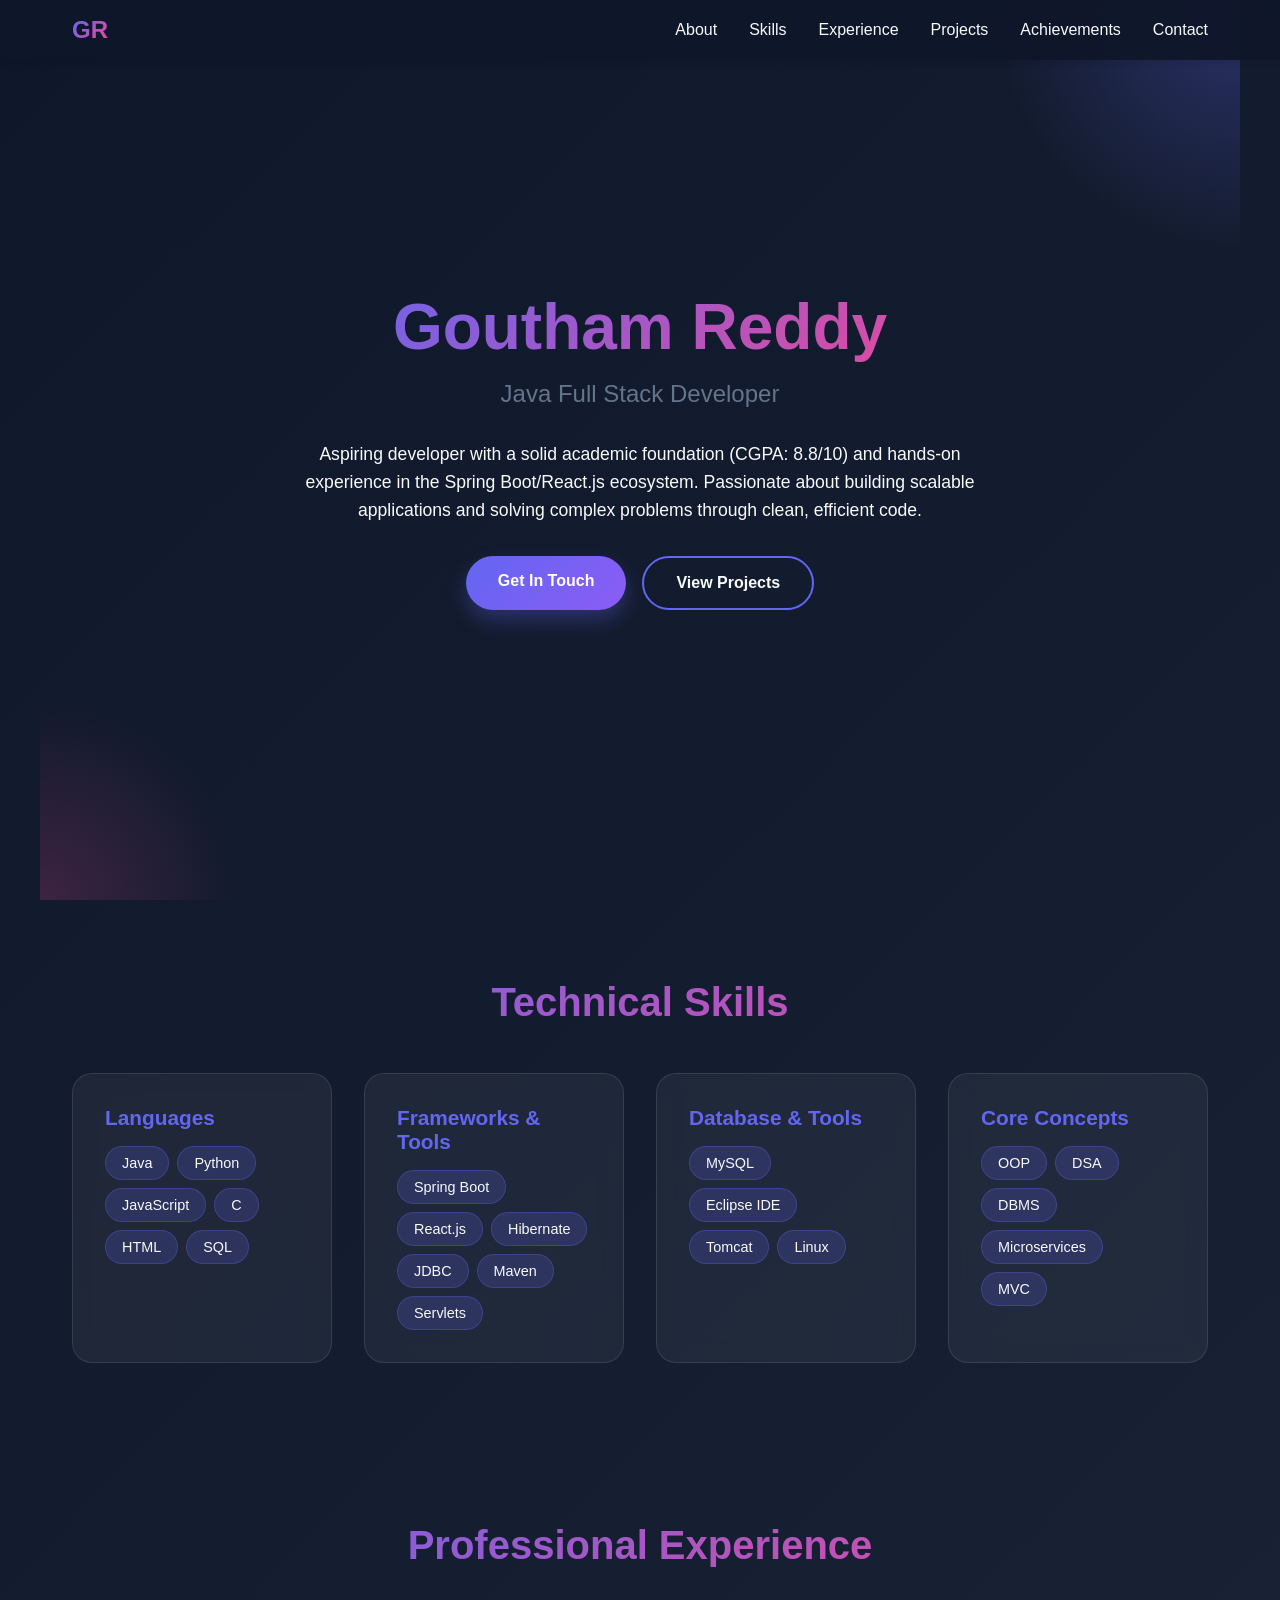
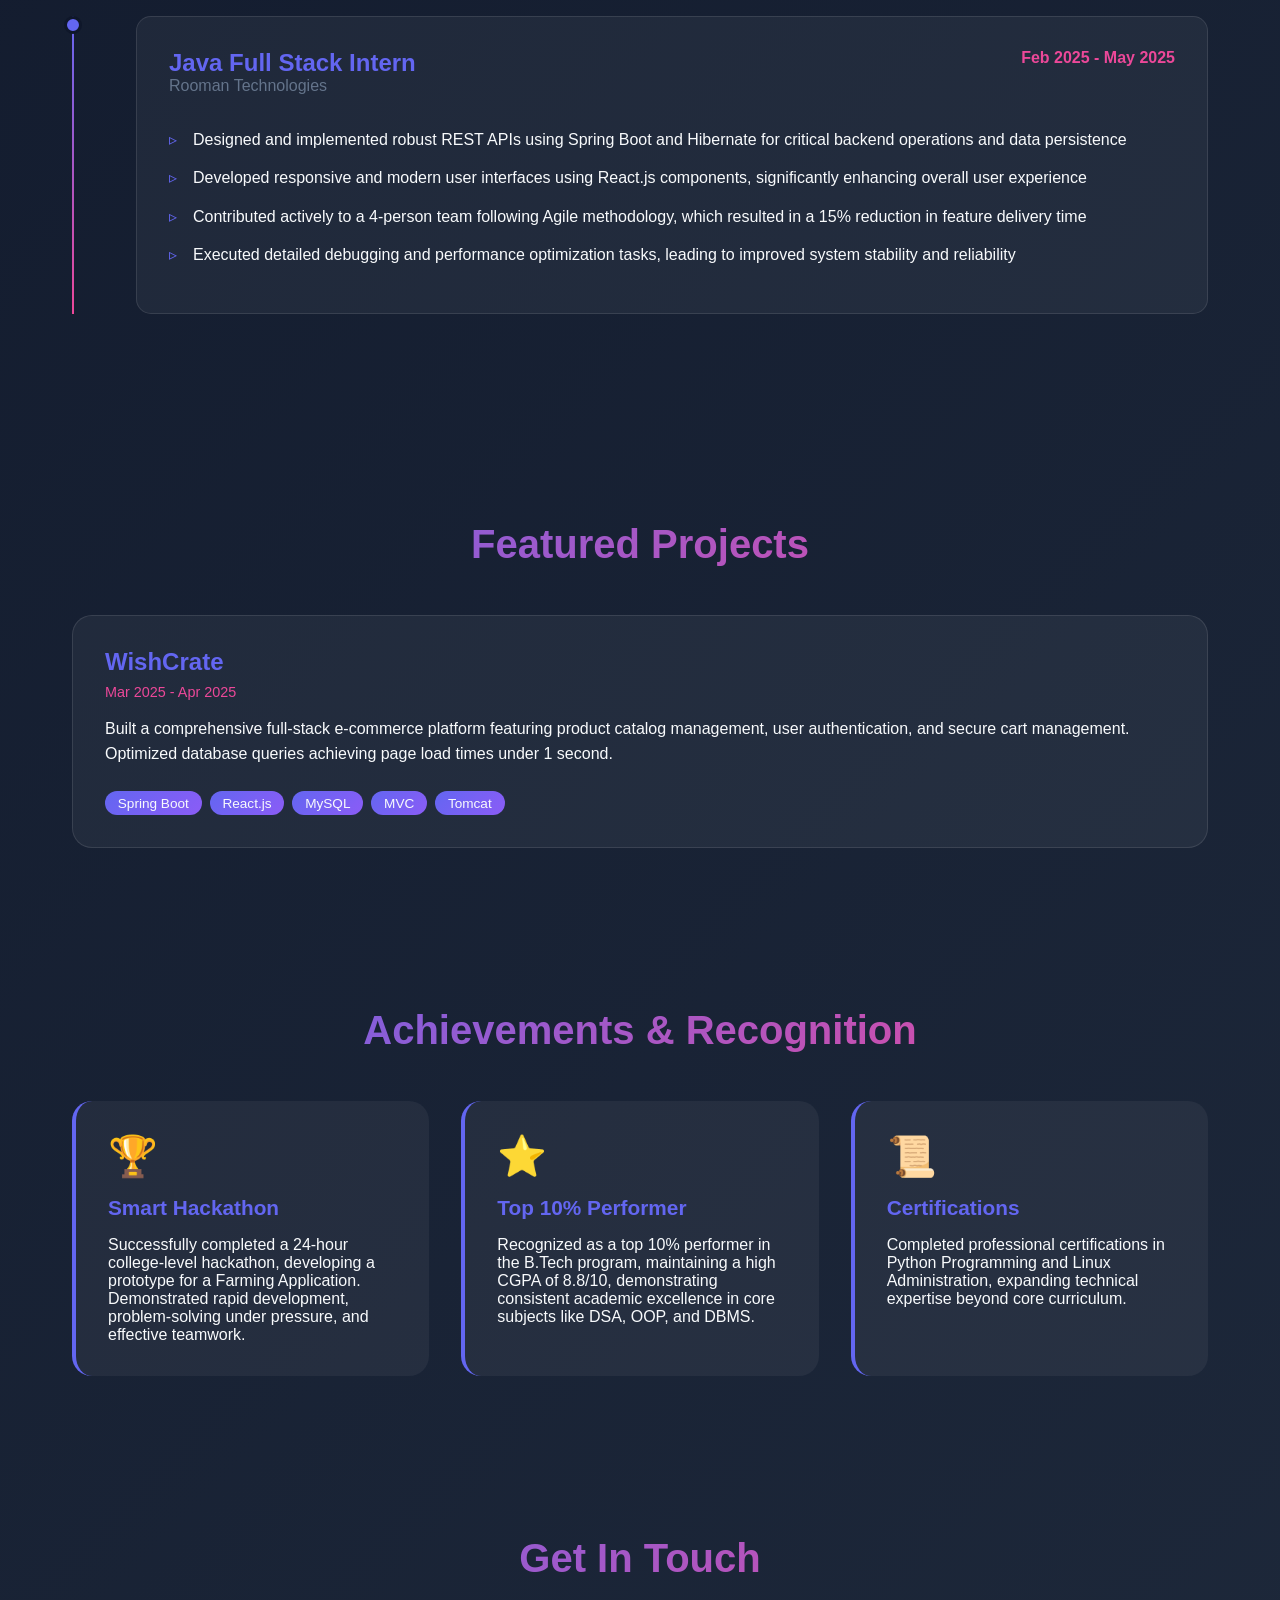
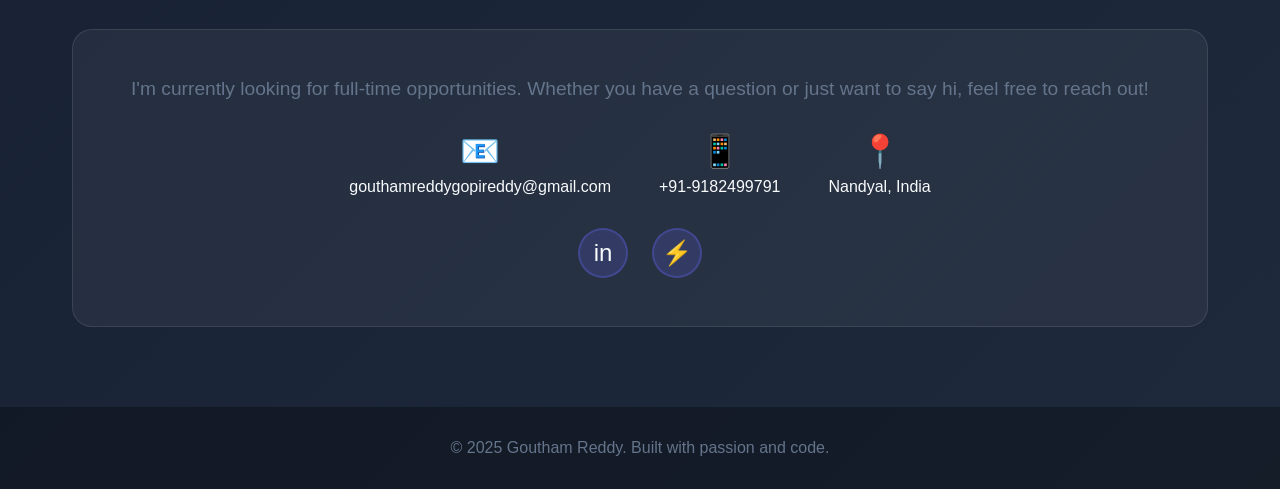
==== Portfolio website/index.html @ ee6bd813 "Add files via upload" ====
<!DOCTYPE html>
<html lang="en">
<head>
    <meta charset="UTF-8">
    <meta name="viewport" content="width=device-width, initial-scale=1.0">
    <title>Goutham Reddy - Java Full Stack Developer</title>
    <style>
        * {
            margin: 0;
            padding: 0;
            box-sizing: border-box;
        }

        :root {
            --primary: #6366f1;
            --secondary: #8b5cf6;
            --accent: #ec4899;
            --dark: #0f172a;
            --light: #f8fafc;
            --gray: #64748b;
        }

        body {
            font-family: 'Segoe UI', Tahoma, Geneva, Verdana, sans-serif;
            background: linear-gradient(135deg, #0f172a 0%, #1e293b 100%);
            color: var(--light);
            overflow-x: hidden;
        }

        .nav {
            position: fixed;
            top: 0;
            width: 100%;
            background: rgba(15, 23, 42, 0.95);
            backdrop-filter: blur(10px);
            z-index: 1000;
            padding: 1rem 0;
            box-shadow: 0 4px 6px rgba(0, 0, 0, 0.1);
        }

        .nav-content {
            max-width: 1200px;
            margin: 0 auto;
            display: flex;
            justify-content: space-between;
            align-items: center;
            padding: 0 2rem;
        }

        .logo {
            font-size: 1.5rem;
            font-weight: bold;
            background: linear-gradient(135deg, var(--primary), var(--accent));
            -webkit-background-clip: text;
            -webkit-text-fill-color: transparent;
            background-clip: text;
        }

        .nav-links {
            display: flex;
            gap: 2rem;
            list-style: none;
        }

        .nav-links a {
            color: var(--light);
            text-decoration: none;
            transition: color 0.3s;
            font-weight: 500;
        }

        .nav-links a:hover {
            color: var(--primary);
        }

        .hero {
            min-height: 100vh;
            display: flex;
            align-items: center;
            justify-content: center;
            padding: 2rem;
            position: relative;
            overflow: hidden;
        }

        .hero::before {
            content: '';
            position: absolute;
            width: 500px;
            height: 500px;
            background: radial-gradient(circle, rgba(99, 102, 241, 0.3) 0%, transparent 70%);
            top: -250px;
            right: -250px;
            animation: pulse 4s ease-in-out infinite;
        }

        .hero::after {
            content: '';
            position: absolute;
            width: 400px;
            height: 400px;
            background: radial-gradient(circle, rgba(236, 72, 153, 0.2) 0%, transparent 70%);
            bottom: -200px;
            left: -200px;
            animation: pulse 5s ease-in-out infinite;
        }

        @keyframes pulse {
            0%, 100% { transform: scale(1); opacity: 0.5; }
            50% { transform: scale(1.1); opacity: 0.8; }
        }

        .hero-content {
            max-width: 1200px;
            text-align: center;
            z-index: 1;
        }

        .hero-title {
            font-size: 4rem;
            font-weight: 800;
            margin-bottom: 1rem;
            background: linear-gradient(135deg, var(--primary), var(--accent));
            -webkit-background-clip: text;
            -webkit-text-fill-color: transparent;
            background-clip: text;
            animation: fadeInUp 1s ease;
        }

        .hero-subtitle {
            font-size: 1.5rem;
            color: var(--gray);
            margin-bottom: 2rem;
            animation: fadeInUp 1s ease 0.2s both;
        }

        .hero-description {
            font-size: 1.1rem;
            color: var(--light);
            max-width: 700px;
            margin: 0 auto 2rem;
            line-height: 1.6;
            animation: fadeInUp 1s ease 0.4s both;
        }

        .cta-buttons {
            display: flex;
            gap: 1rem;
            justify-content: center;
            animation: fadeInUp 1s ease 0.6s both;
        }

        .btn {
            padding: 1rem 2rem;
            border-radius: 50px;
            text-decoration: none;
            font-weight: 600;
            transition: all 0.3s;
            border: none;
            cursor: pointer;
            font-size: 1rem;
        }

        .btn-primary {
            background: linear-gradient(135deg, var(--primary), var(--secondary));
            color: white;
            box-shadow: 0 10px 20px rgba(99, 102, 241, 0.3);
        }

        .btn-primary:hover {
            transform: translateY(-3px);
            box-shadow: 0 15px 30px rgba(99, 102, 241, 0.4);
        }

        .btn-secondary {
            background: transparent;
            color: var(--light);
            border: 2px solid var(--primary);
        }

        .btn-secondary:hover {
            background: var(--primary);
            transform: translateY(-3px);
        }

        @keyframes fadeInUp {
            from {
                opacity: 0;
                transform: translateY(30px);
            }
            to {
                opacity: 1;
                transform: translateY(0);
            }
        }

        section {
            max-width: 1200px;
            margin: 0 auto;
            padding: 5rem 2rem;
        }

        .section-title {
            font-size: 2.5rem;
            text-align: center;
            margin-bottom: 3rem;
            background: linear-gradient(135deg, var(--primary), var(--accent));
            -webkit-background-clip: text;
            -webkit-text-fill-color: transparent;
            background-clip: text;
        }

        .skills-grid {
            display: grid;
            grid-template-columns: repeat(auto-fit, minmax(250px, 1fr));
            gap: 2rem;
        }

        .skill-card {
            background: rgba(255, 255, 255, 0.05);
            backdrop-filter: blur(10px);
            padding: 2rem;
            border-radius: 20px;
            border: 1px solid rgba(255, 255, 255, 0.1);
            transition: all 0.3s;
        }

        .skill-card:hover {
            transform: translateY(-10px);
            background: rgba(255, 255, 255, 0.08);
            box-shadow: 0 20px 40px rgba(99, 102, 241, 0.2);
        }

        .skill-card h3 {
            color: var(--primary);
            margin-bottom: 1rem;
            font-size: 1.3rem;
        }

        .skill-tags {
            display: flex;
            flex-wrap: wrap;
            gap: 0.5rem;
        }

        .skill-tag {
            background: rgba(99, 102, 241, 0.2);
            padding: 0.5rem 1rem;
            border-radius: 20px;
            font-size: 0.9rem;
            border: 1px solid rgba(99, 102, 241, 0.3);
        }

        .experience-timeline {
            position: relative;
            padding-left: 2rem;
        }

        .experience-timeline::before {
            content: '';
            position: absolute;
            left: 0;
            top: 0;
            bottom: 0;
            width: 2px;
            background: linear-gradient(180deg, var(--primary), var(--accent));
        }

        .experience-item {
            position: relative;
            margin-bottom: 3rem;
            padding-left: 2rem;
        }

        .experience-item::before {
            content: '';
            position: absolute;
            left: -2.5rem;
            top: 0;
            width: 12px;
            height: 12px;
            background: var(--primary);
            border-radius: 50%;
            border: 3px solid var(--dark);
        }

        .experience-card {
            background: rgba(255, 255, 255, 0.05);
            padding: 2rem;
            border-radius: 15px;
            border: 1px solid rgba(255, 255, 255, 0.1);
        }

        .experience-header {
            display: flex;
            justify-content: space-between;
            align-items: start;
            margin-bottom: 1rem;
            flex-wrap: wrap;
            gap: 1rem;
        }

        .experience-title {
            font-size: 1.5rem;
            color: var(--primary);
        }

        .experience-date {
            color: var(--accent);
            font-weight: 600;
        }

        .experience-company {
            color: var(--gray);
            margin-bottom: 1rem;
        }

        .experience-item ul {
            list-style: none;
            padding-left: 0;
        }

        .experience-item li {
            padding-left: 1.5rem;
            position: relative;
            margin-bottom: 0.8rem;
            line-height: 1.6;
        }

        .experience-item li::before {
            content: '▹';
            position: absolute;
            left: 0;
            color: var(--primary);
        }

        .project-grid {
            display: grid;
            grid-template-columns: repeat(auto-fit, minmax(350px, 1fr));
            gap: 2rem;
        }

        .project-card {
            background: rgba(255, 255, 255, 0.05);
            border-radius: 20px;
            overflow: hidden;
            border: 1px solid rgba(255, 255, 255, 0.1);
            transition: all 0.3s;
        }

        .project-card:hover {
            transform: translateY(-10px);
            box-shadow: 0 20px 40px rgba(99, 102, 241, 0.3);
        }

        .project-content {
            padding: 2rem;
        }

        .project-title {
            font-size: 1.5rem;
            color: var(--primary);
            margin-bottom: 0.5rem;
        }

        .project-date {
            color: var(--accent);
            font-size: 0.9rem;
            margin-bottom: 1rem;
        }

        .project-description {
            color: var(--light);
            line-height: 1.6;
            margin-bottom: 1.5rem;
        }

        .project-tech {
            display: flex;
            flex-wrap: wrap;
            gap: 0.5rem;
        }

        .tech-badge {
            background: linear-gradient(135deg, var(--primary), var(--secondary));
            padding: 0.3rem 0.8rem;
            border-radius: 15px;
            font-size: 0.85rem;
        }

        .achievements-grid {
            display: grid;
            grid-template-columns: repeat(auto-fit, minmax(300px, 1fr));
            gap: 2rem;
        }

        .achievement-card {
            background: rgba(255, 255, 255, 0.05);
            padding: 2rem;
            border-radius: 20px;
            border-left: 4px solid var(--primary);
            transition: all 0.3s;
        }

        .achievement-card:hover {
            background: rgba(255, 255, 255, 0.08);
            transform: translateX(10px);
        }

        .achievement-icon {
            font-size: 2.5rem;
            margin-bottom: 1rem;
        }

        .achievement-title {
            color: var(--primary);
            font-size: 1.3rem;
            margin-bottom: 1rem;
        }

        .contact-container {
            text-align: center;
            background: rgba(255, 255, 255, 0.05);
            padding: 3rem;
            border-radius: 20px;
            border: 1px solid rgba(255, 255, 255, 0.1);
        }

        .contact-info {
            display: flex;
            justify-content: center;
            gap: 3rem;
            margin: 2rem 0;
            flex-wrap: wrap;
        }

        .contact-item {
            display: flex;
            flex-direction: column;
            align-items: center;
            gap: 0.5rem;
        }

        .contact-icon {
            font-size: 2rem;
            color: var(--primary);
        }

        .contact-link {
            color: var(--light);
            text-decoration: none;
            transition: color 0.3s;
        }

        .contact-link:hover {
            color: var(--primary);
        }

        .social-links {
            display: flex;
            justify-content: center;
            gap: 1.5rem;
            margin-top: 2rem;
        }

        .social-link {
            width: 50px;
            height: 50px;
            border-radius: 50%;
            background: rgba(99, 102, 241, 0.2);
            display: flex;
            align-items: center;
            justify-content: center;
            text-decoration: none;
            color: var(--light);
            font-size: 1.5rem;
            border: 2px solid rgba(99, 102, 241, 0.3);
            transition: all 0.3s;
        }

        .social-link:hover {
            background: var(--primary);
            transform: translateY(-5px);
            box-shadow: 0 10px 20px rgba(99, 102, 241, 0.4);
        }

        footer {
            text-align: center;
            padding: 2rem;
            background: rgba(0, 0, 0, 0.3);
            color: var(--gray);
        }

        @media (max-width: 768px) {
            .hero-title {
                font-size: 2.5rem;
            }

            .hero-subtitle {
                font-size: 1.2rem;
            }

            .nav-links {
                display: none;
            }

            .cta-buttons {
                flex-direction: column;
            }

            .project-grid, .skills-grid, .achievements-grid {
                grid-template-columns: 1fr;
            }
        }
    </style>
</head>
<body>
    <nav class="nav">
        <div class="nav-content">
            <div class="logo">GR</div>
            <ul class="nav-links">
                <li><a href="#about">About</a></li>
                <li><a href="#skills">Skills</a></li>
                <li><a href="#experience">Experience</a></li>
                <li><a href="#projects">Projects</a></li>
                <li><a href="#achievements">Achievements</a></li>
                <li><a href="#contact">Contact</a></li>
            </ul>
        </div>
    </nav>

    <section class="hero">
        <div class="hero-content">
            <h1 class="hero-title">Goutham Reddy</h1>
            <p class="hero-subtitle">Java Full Stack Developer</p>
            <p class="hero-description">
                Aspiring developer with a solid academic foundation (CGPA: 8.8/10) and hands-on experience in the Spring Boot/React.js ecosystem. Passionate about building scalable applications and solving complex problems through clean, efficient code.
            </p>
            <div class="cta-buttons">
                <a href="#contact" class="btn btn-primary">Get In Touch</a>
                <a href="#projects" class="btn btn-secondary">View Projects</a>
            </div>
        </div>
    </section>

    <section id="skills">
        <h2 class="section-title">Technical Skills</h2>
        <div class="skills-grid">
            <div class="skill-card">
                <h3>Languages</h3>
                <div class="skill-tags">
                    <span class="skill-tag">Java</span>
                    <span class="skill-tag">Python</span>
                    <span class="skill-tag">JavaScript</span>
                    <span class="skill-tag">C</span>
                    <span class="skill-tag">HTML</span>
                    <span class="skill-tag">SQL</span>
                </div>
            </div>
            <div class="skill-card">
                <h3>Frameworks & Tools</h3>
                <div class="skill-tags">
                    <span class="skill-tag">Spring Boot</span>
                    <span class="skill-tag">React.js</span>
                    <span class="skill-tag">Hibernate</span>
                    <span class="skill-tag">JDBC</span>
                    <span class="skill-tag">Maven</span>
                    <span class="skill-tag">Servlets</span>
                </div>
            </div>
            <div class="skill-card">
                <h3>Database & Tools</h3>
                <div class="skill-tags">
                    <span class="skill-tag">MySQL</span>
                    <span class="skill-tag">Eclipse IDE</span>
                    <span class="skill-tag">Tomcat</span>
                    <span class="skill-tag">Linux</span>
                </div>
            </div>
            <div class="skill-card">
                <h3>Core Concepts</h3>
                <div class="skill-tags">
                    <span class="skill-tag">OOP</span>
                    <span class="skill-tag">DSA</span>
                    <span class="skill-tag">DBMS</span>
                    <span class="skill-tag">Microservices</span>
                    <span class="skill-tag">MVC</span>
                </div>
            </div>
        </div>
    </section>

    <section id="experience">
        <h2 class="section-title">Professional Experience</h2>
        <div class="experience-timeline">
            <div class="experience-item">
                <div class="experience-card">
                    <div class="experience-header">
                        <div>
                            <h3 class="experience-title">Java Full Stack Intern</h3>
                            <p class="experience-company">Rooman Technologies</p>
                        </div>
                        <span class="experience-date">Feb 2025 - May 2025</span>
                    </div>
                    <ul>
                        <li>Designed and implemented robust REST APIs using Spring Boot and Hibernate for critical backend operations and data persistence</li>
                        <li>Developed responsive and modern user interfaces using React.js components, significantly enhancing overall user experience</li>
                        <li>Contributed actively to a 4-person team following Agile methodology, which resulted in a 15% reduction in feature delivery time</li>
                        <li>Executed detailed debugging and performance optimization tasks, leading to improved system stability and reliability</li>
                    </ul>
                </div>
            </div>
        </div>
    </section>

    <section id="projects">
        <h2 class="section-title">Featured Projects</h2>
        <div class="project-grid">
            <div class="project-card">
                <div class="project-content">
                    <h3 class="project-title">WishCrate</h3>
                    <p class="project-date">Mar 2025 - Apr 2025</p>
                    <p class="project-description">
                        Built a comprehensive full-stack e-commerce platform featuring product catalog management, user authentication, and secure cart management. Optimized database queries achieving page load times under 1 second.
                    </p>
                    <div class="project-tech">
                        <span class="tech-badge">Spring Boot</span>
                        <span class="tech-badge">React.js</span>
                        <span class="tech-badge">MySQL</span>
                        <span class="tech-badge">MVC</span>
                        <span class="tech-badge">Tomcat</span>
                    </div>
                </div>
            </div>
        </div>
    </section>

    <section id="achievements">
        <h2 class="section-title">Achievements & Recognition</h2>
        <div class="achievements-grid">
            <div class="achievement-card">
                <div class="achievement-icon">🏆</div>
                <h3 class="achievement-title">Smart Hackathon</h3>
                <p>Successfully completed a 24-hour college-level hackathon, developing a prototype for a Farming Application. Demonstrated rapid development, problem-solving under pressure, and effective teamwork.</p>
            </div>
            <div class="achievement-card">
                <div class="achievement-icon">⭐</div>
                <h3 class="achievement-title">Top 10% Performer</h3>
                <p>Recognized as a top 10% performer in the B.Tech program, maintaining a high CGPA of 8.8/10, demonstrating consistent academic excellence in core subjects like DSA, OOP, and DBMS.</p>
            </div>
            <div class="achievement-card">
                <div class="achievement-icon">📜</div>
                <h3 class="achievement-title">Certifications</h3>
                <p>Completed professional certifications in Python Programming and Linux Administration, expanding technical expertise beyond core curriculum.</p>
            </div>
        </div>
    </section>

    <section id="contact">
        <h2 class="section-title">Get In Touch</h2>
        <div class="contact-container">
            <p style="font-size: 1.2rem; margin-bottom: 2rem; color: var(--gray);">
                I'm currently looking for full-time opportunities. Whether you have a question or just want to say hi, feel free to reach out!
            </p>
            <div class="contact-info">
                <div class="contact-item">
                    <div class="contact-icon">📧</div>
                    <a href="mailto:gouthamreddygopireddy@gmail.com" class="contact-link">gouthamreddygopireddy@gmail.com</a>
                </div>
                <div class="contact-item">
                    <div class="contact-icon">📱</div>
                    <a href="tel:+919182499791" class="contact-link">+91-9182499791</a>
                </div>
                <div class="contact-item">
                    <div class="contact-icon">📍</div>
                    <span class="contact-link">Nandyal, India</span>
                </div>
            </div>
            <div class="social-links">
                <a href="https://linkedin.com/in/gouthamreddy45" target="_blank" class="social-link" title="LinkedIn">
                    <span>in</span>
                </a>
                <a href="https://github.com/goutham1974" target="_blank" class="social-link" title="GitHub">
                    <span>⚡</span>
                </a>
            </div>
        </div>
    </section>

    <footer>
        <p>&copy; 2025 Goutham Reddy. Built with passion and code.</p>
    </footer>

    <script>
        // Smooth scrolling
        document.querySelectorAll('a[href^="#"]').forEach(anchor => {
            anchor.addEventListener('click', function (e) {
                e.preventDefault();
                const target = document.querySelector(this.getAttribute('href'));
                if (target) {
                    target.scrollIntoView({
                        behavior: 'smooth',
                        block: 'start'
                    });
                }
            });
        });

        // Add scroll animation
        const observerOptions = {
            threshold: 0.1,
            rootMargin: '0px 0px -100px 0px'
        };

        const observer = new IntersectionObserver((entries) => {
            entries.forEach(entry => {
                if (entry.isIntersecting) {
                    entry.target.style.opacity = '1';
                    entry.target.style.transform = 'translateY(0)';
                }
            });
        }, observerOptions);

        document.querySelectorAll('.skill-card, .experience-item, .project-card, .achievement-card').forEach(el => {
            el.style.opacity = '0';
            el.style.transform = 'translateY(30px)';
            el.style.transition = 'all 0.6s ease';
            observer.observe(el);
        });
    </script>
</body>
</html>
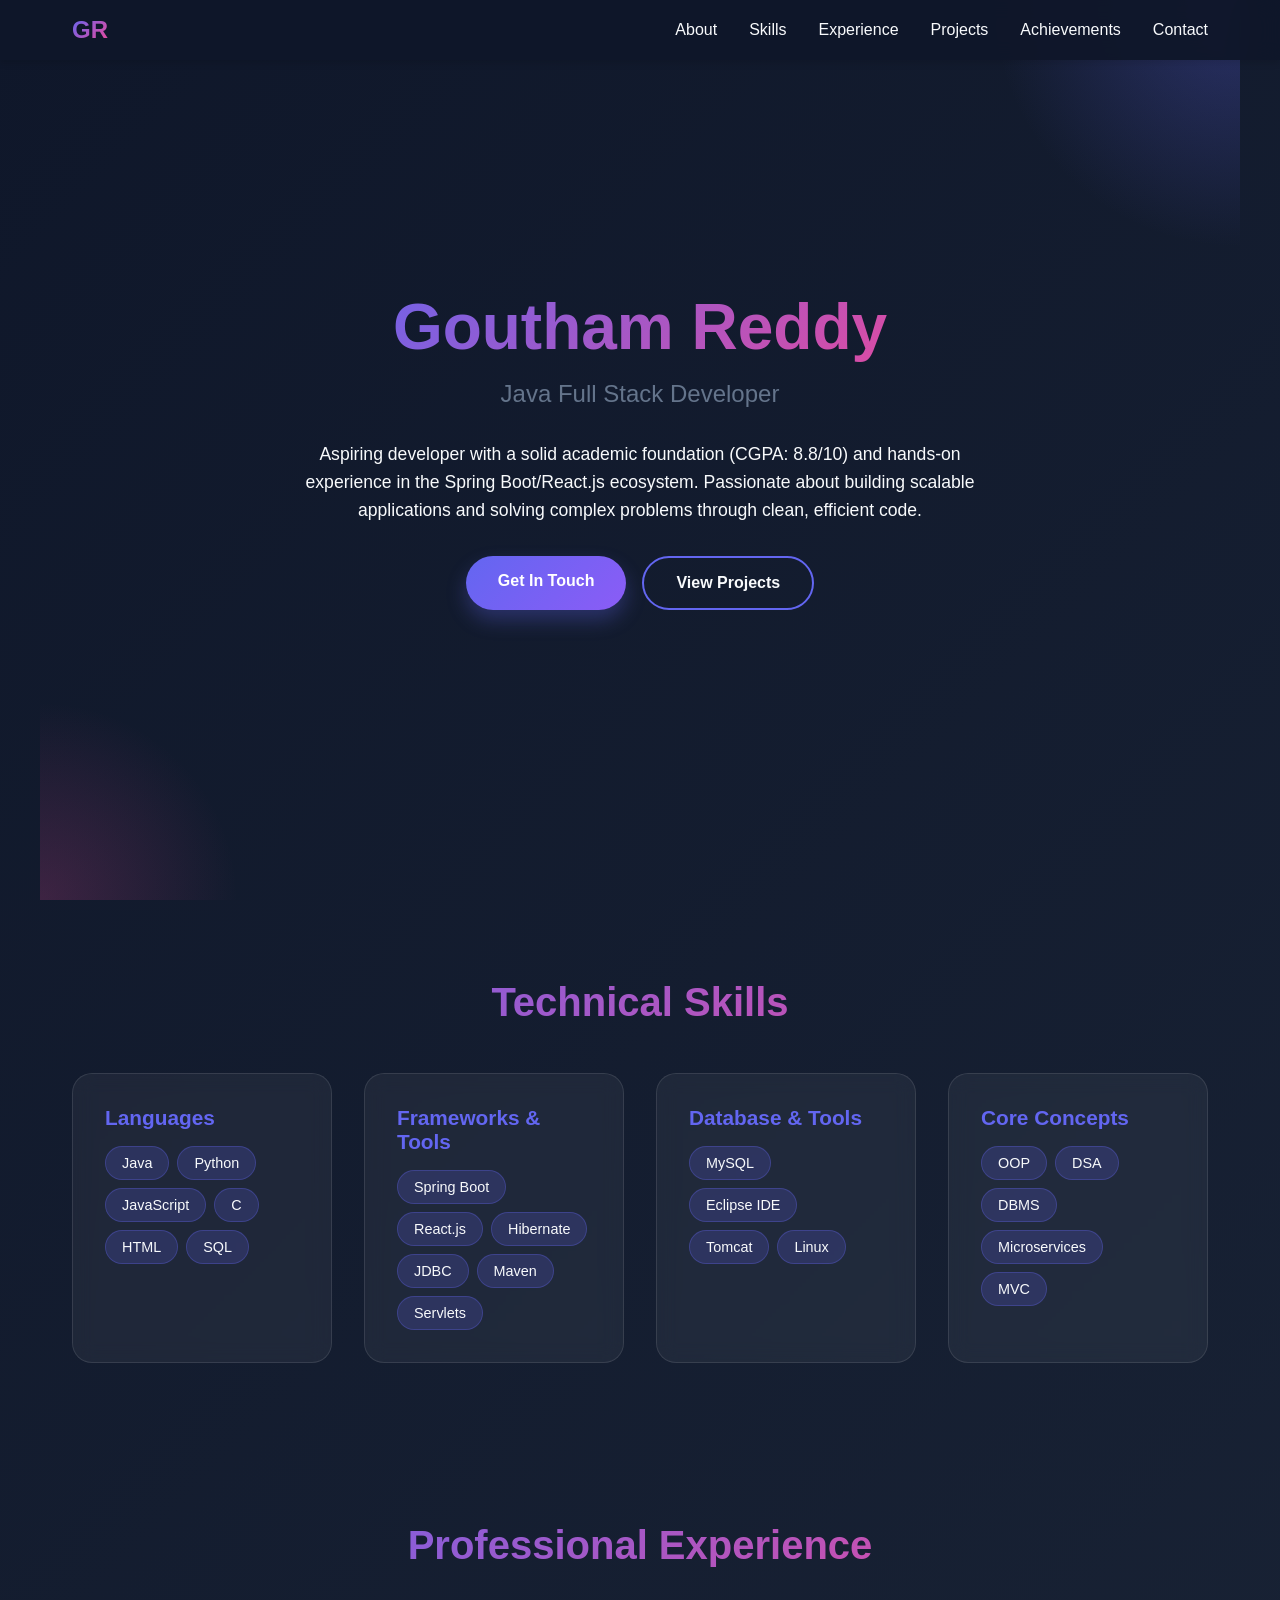
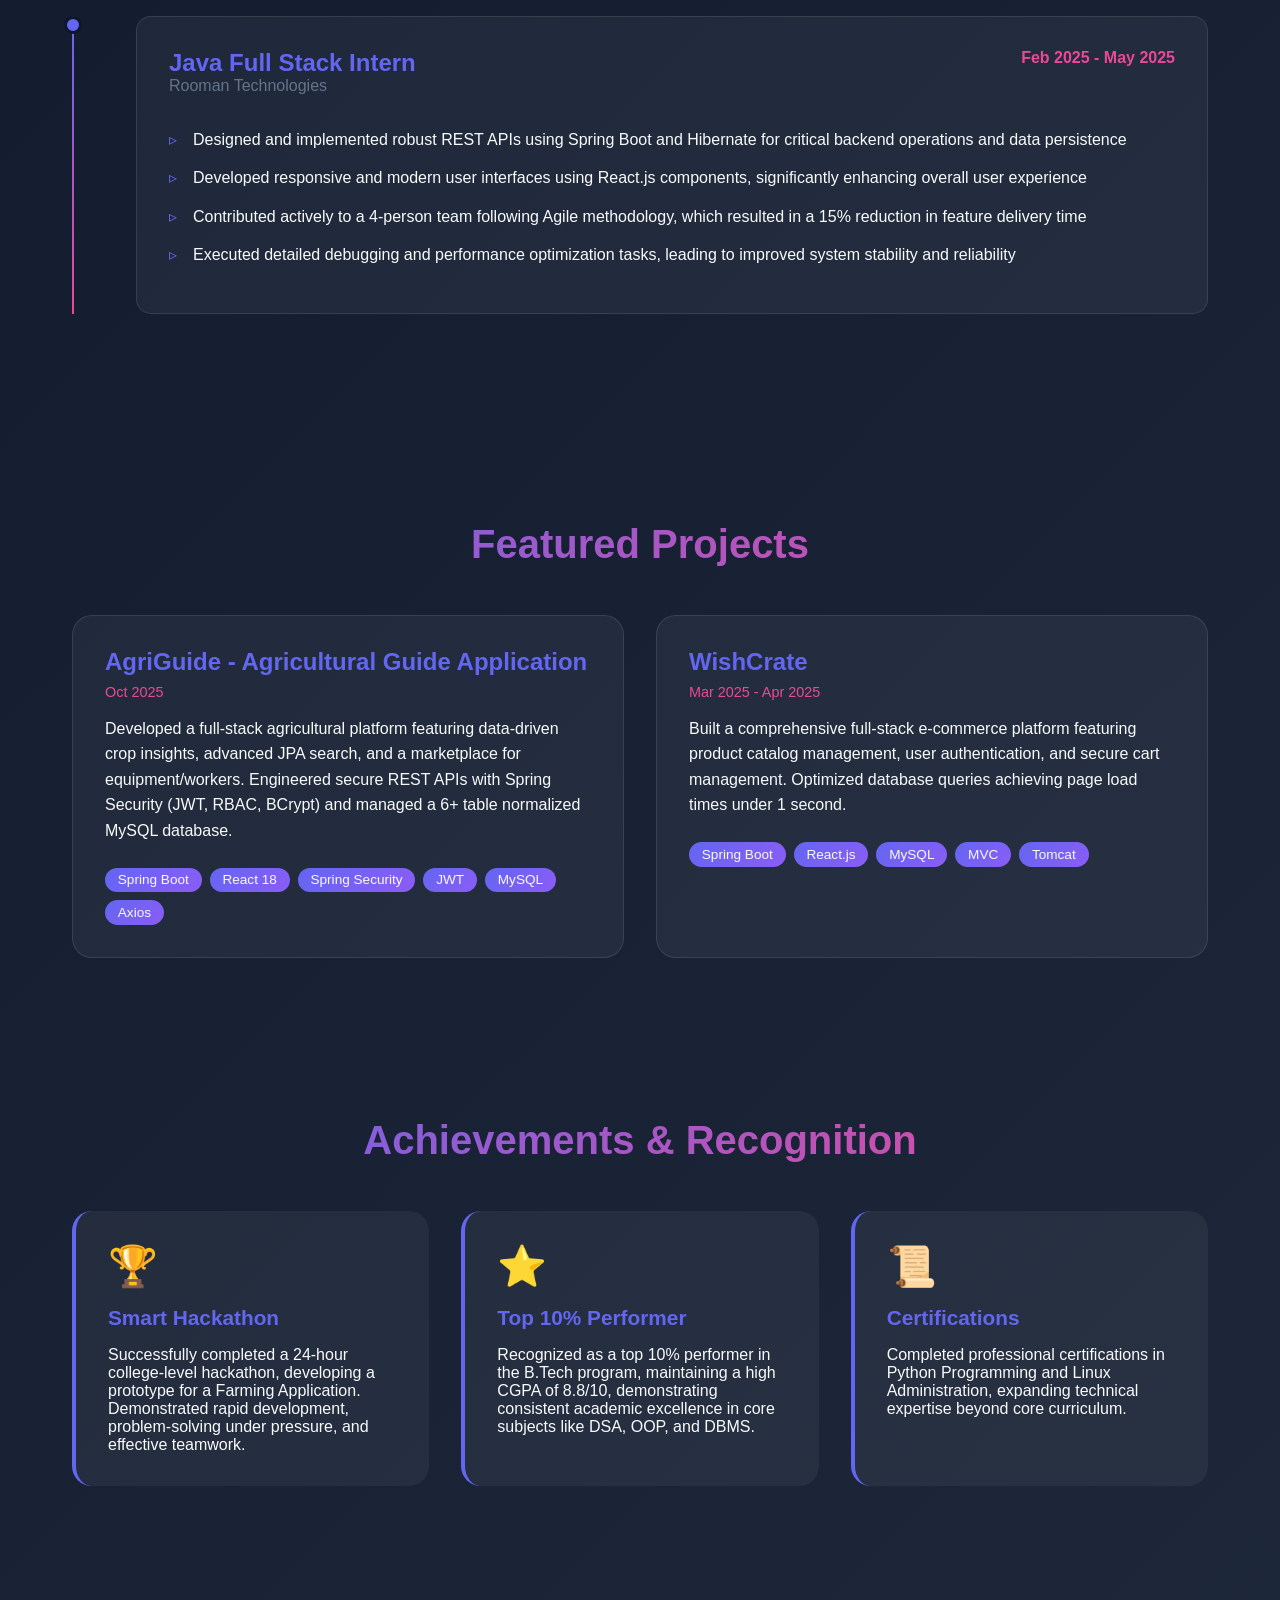
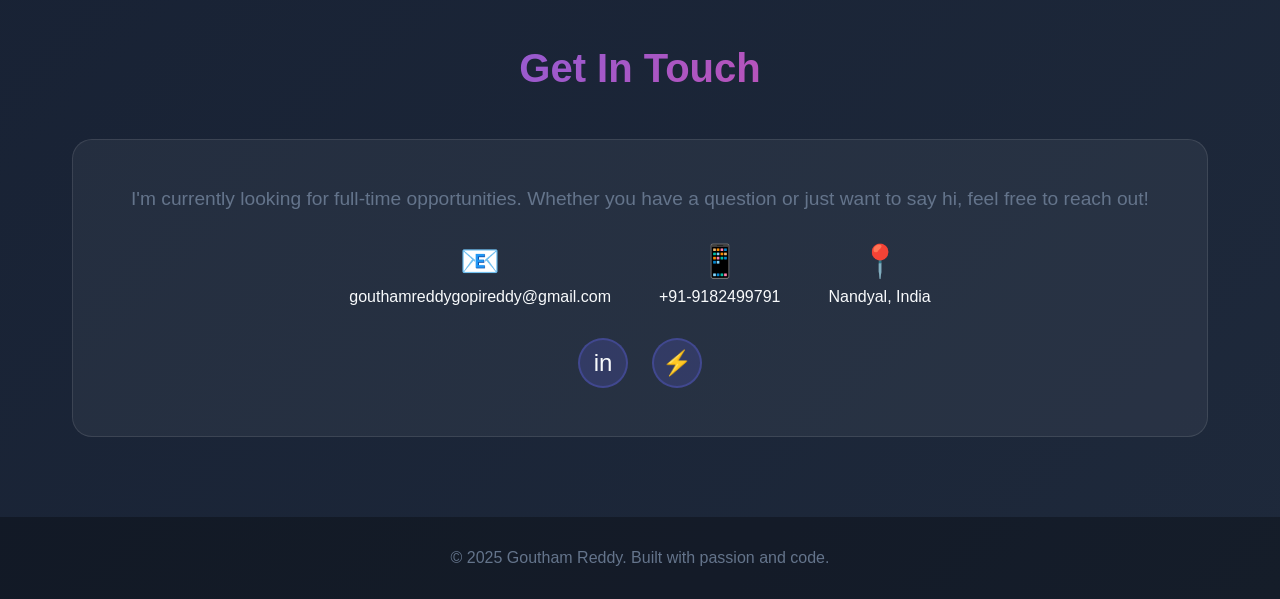
==== commit 956029d1: "Add files via upload" ====
--- a/Portfolio website/index.html
+++ b/Portfolio website/index.html
@@ -618,6 +618,24 @@
         <div class="project-grid">
             <div class="project-card">
                 <div class="project-content">
+                    <h3 class="project-title">AgriGuide - Agricultural Guide Application</h3>
+                    <p class="project-date">Oct 2025</p>
+                    <p class="project-description">
+                        Developed a full-stack agricultural platform featuring data-driven crop insights, advanced JPA search, and a marketplace for equipment/workers. Engineered secure REST APIs with Spring Security (JWT, RBAC, BCrypt) and managed a 6+ table normalized MySQL database.
+                    </p>
+                    <div class="project-tech">
+                        <span class="tech-badge">Spring Boot</span>
+                        <span class="tech-badge">React 18</span>
+                        <span class="tech-badge">Spring Security</span>
+                        <span class="tech-badge">JWT</span>
+                        <span class="tech-badge">MySQL</span>
+                        <span class="tech-badge">Axios</span>
+                    </div>
+                </div>
+            </div>
+            
+            <div class="project-card">
+                <div class="project-content">
                     <h3 class="project-title">WishCrate</h3>
                     <p class="project-date">Mar 2025 - Apr 2025</p>
                     <p class="project-description">
